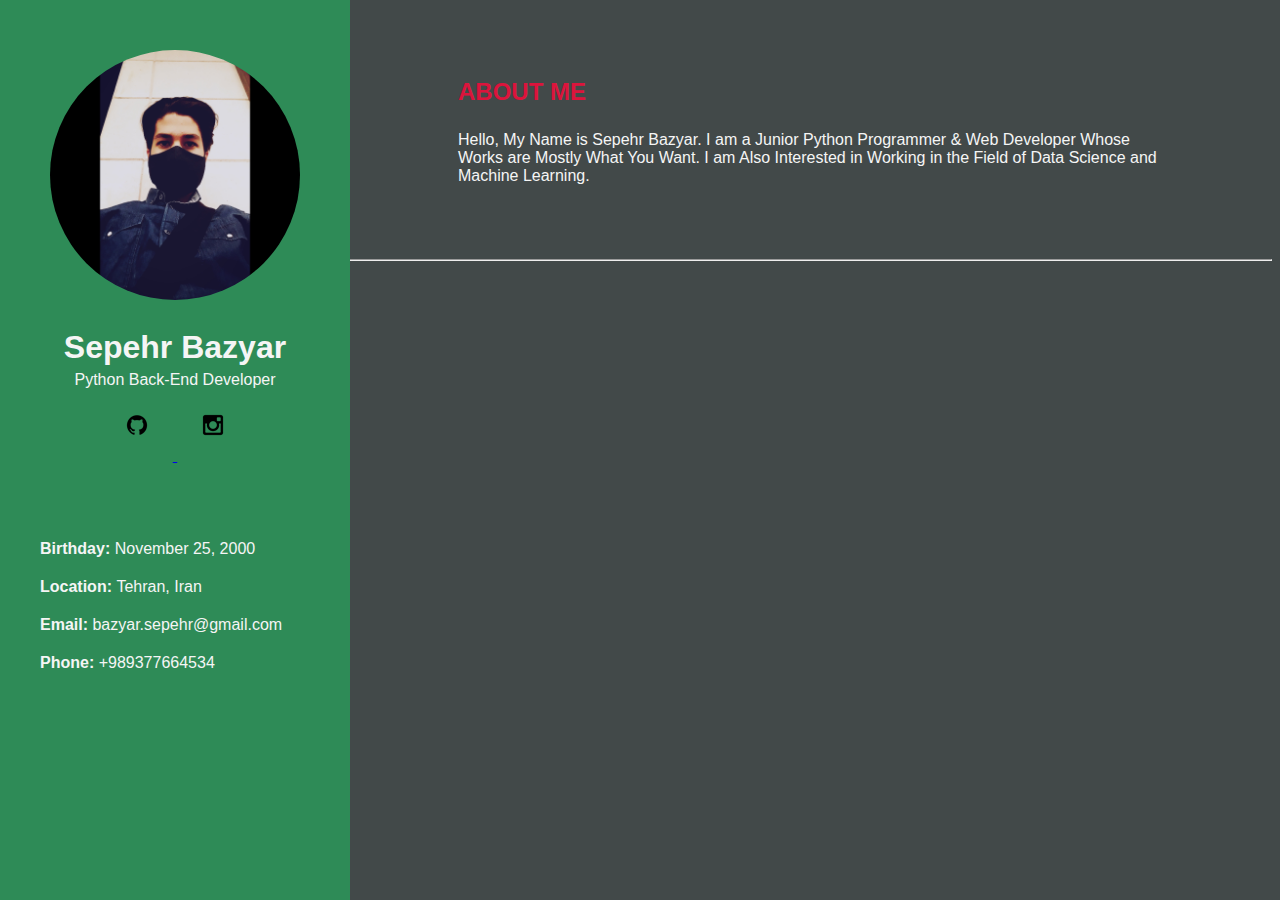
==== HW11/index.html @ fac3197e "EDUCATE Part and Skills Searching" ====
<!DOCTYPE html>
<html lang="en">
    <head>
        <meta charset="UTF-8">
        <link rel="stylesheet" href="style.css">
        <title>Sepehr Bazyar</title>
    </head>
    <body>
        <div class="fixed_sidebar">
            <img src="Me.jpg" alt="Sepehr Bazyar" style="border-radius: 50%;" width="100%">
            <h1 style="margin: 25px 0 5px;"><strong>Sepehr Bazyar</strong></h1>
            <span>Python Back-End Developer</span><br>
            <a href="https://github.com/SepehrBazyar" target="_blank">
                <img src="GitHub.ico" alt="GitHub" style="margin: 20px;">
            </a>
            <!-- <a href="https://quera.ir/profile/SepehrBazyar" target="_blank">
                <img src="Quera.ico" alt="Quera">
            </a> -->
            <a href="https://www.instagram.com/sepehrbazyar/" target="_blank">
                <img src="Instagram.ico" alt="Instagram" style="margin: 20px;">
            </a>
            <ul>
                <li><strong>Birthday: </strong> November 25, 2000</li>
                <li><strong>Location: </strong> Tehran, Iran</li>
                <li><strong>Email: </strong> bazyar.sepehr@gmail.com</li>
                <li><strong>Phone: </strong> +989377664534</li>
            </ul>
        </div>
        <div class="main">
            <h2><b>ABOUT ME</b></h2>
                <p>
                    Hello, My Name is Sepehr Bazyar.
                    I am a Junior Python Programmer & Web Developer
                    Whose Works are Mostly What You Want.
                    I am Also Interested in Working in the Field of
                    Data Science and Machine Learning.
                </p>
                
        </div>
        <hr>
        <div class="main">

        </div>
            <!-- <h2><b>EDUCATION</b></h2>
                <ul>
                    <li>
                        <h3>Kharazmi University
                            <a href="https://khu.ac.ir/" target="_blank">
                                <img src="Kharazmi.png" style="float: left;" width="32px" height="32px">
                            </a>
                        </h3>
                            <span>Industrial Engineers</span>
                            <p>Enrolled Since 2019 to Present<br>Average: 17.36</p>
                    </li>
                    <li>
                        <h3>Allameh Helli High School
                            <a href="https://helli.ir/portal/" target="_blank">
                                <img src="Sampad.svg" style="float: left;" width="32px" height="32px">
                            </a>
                        </h3>
                            <span>Mathematical Physics</span>
                            <p>Enrolled Since Sep.2013 to Jun.2019<br>Average: 19.21</p>
                    </li>
                </ul>
            <h2><b>CERTIFICATES</b></h2>
                <ul>
                    <li>
                        <h3>Maktab Sharif Coding Bootcamp
                            <a href="https://maktabsharif.ir/" target="_blank">
                                <img src="Maktab.webp" style="float: left;" width="32px" height="32px">
                            </a>
                        </h3>
                            <span>Python & Django Developer</span>
                            <p>Enrolled Since Mar.2021 to Present</p>
                    </li>
                </ul>
    </body>
</html> --> --> -->
---- HW11/style.css ----
body {
    background-color: #424949;
    font-family: 'Poppins', sans-serif;
}

div {
    color: #F5F5F5;
}

.fixed_sidebar {
    height: 100%; /* Full-height */
    width: 250px; /* Set the width of the sidebar */
    position: fixed; /* Fixed Sidebar(stay in place on scroll) */
    top: 0; /* Stay at the top */
    left: 0; /* Stay at the left */
    background-color: #2E8B57; /* Green */
    overflow: hidden;
    padding: 50px 50px 25px 50px;
    text-align: center;
}

.main {
    margin-left: 250px; /* Same as the width of the sidebar */
    padding: 50px 100px 50px 200px;
}

h2 {
    color: #DC143C;
    margin-bottom: 25px;
}

ul {
    list-style-type: none;
    margin: 75px 0 0 -50px;
    text-align: left;
}

li {
    margin: 20px 0 20px;
}
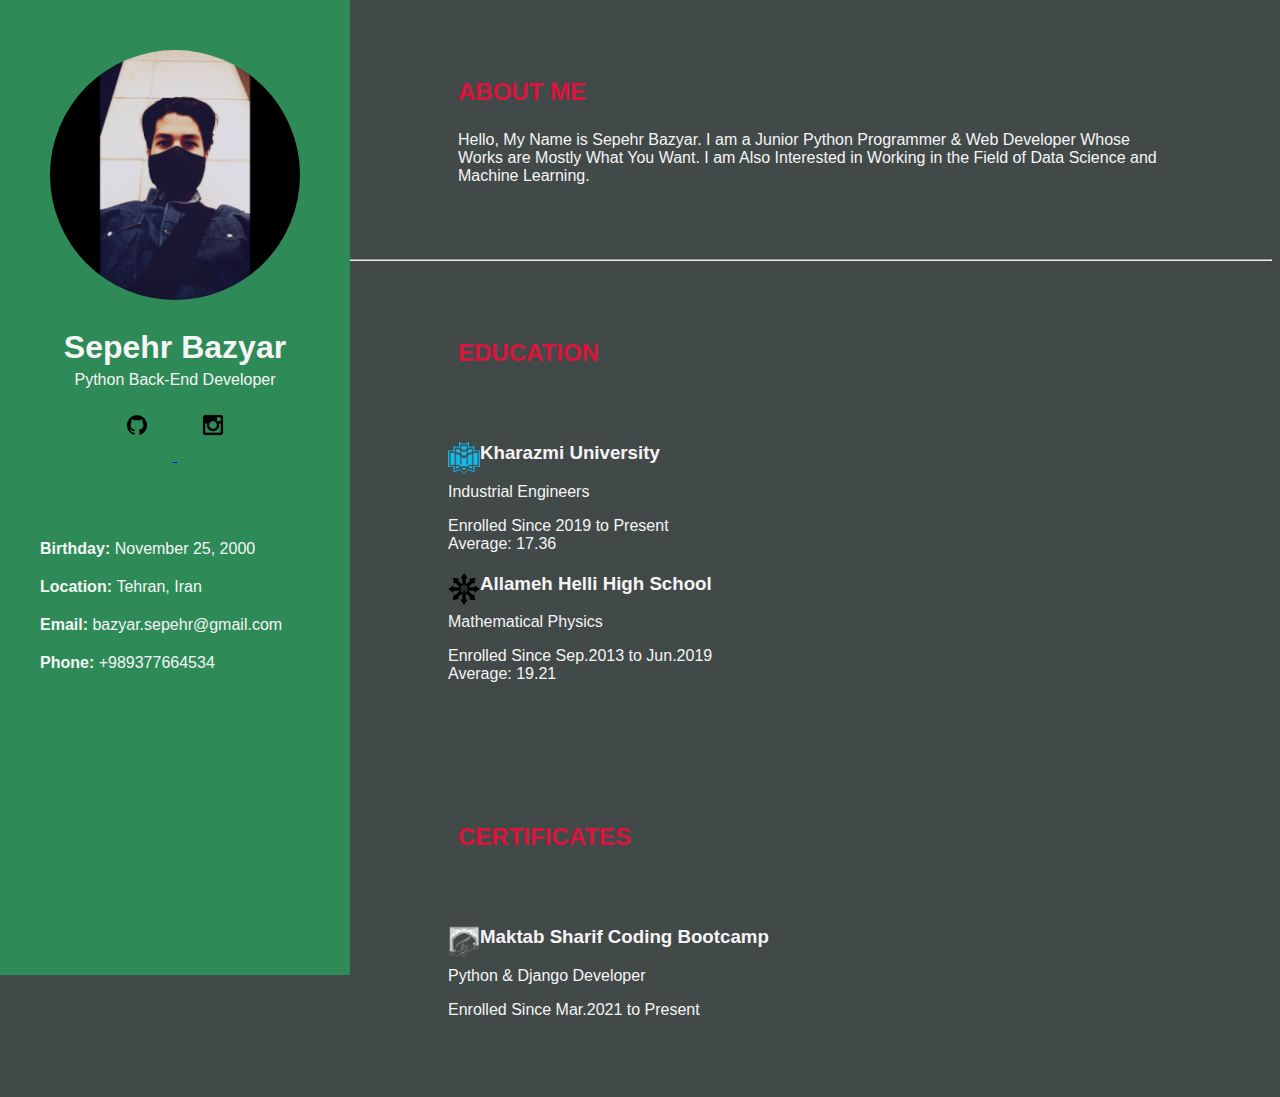
==== commit 5334ca4a: "add educate and certificats to main content page" ====
--- a/HW11/index.html
+++ b/HW11/index.html
@@ -39,9 +39,7 @@
         </div>
         <hr>
         <div class="main">
-
-        </div>
-            <!-- <h2><b>EDUCATION</b></h2>
+            <h2><b>EDUCATION</b></h2>
                 <ul>
                     <li>
                         <h3>Kharazmi University
@@ -62,6 +60,8 @@
                             <p>Enrolled Since Sep.2013 to Jun.2019<br>Average: 19.21</p>
                     </li>
                 </ul>
+        </div>
+        <div class="main">
             <h2><b>CERTIFICATES</b></h2>
                 <ul>
                     <li>
@@ -74,5 +74,6 @@
                             <p>Enrolled Since Mar.2021 to Present</p>
                     </li>
                 </ul>
+        </div>
     </body>
-</html> --> --> -->
+</html>
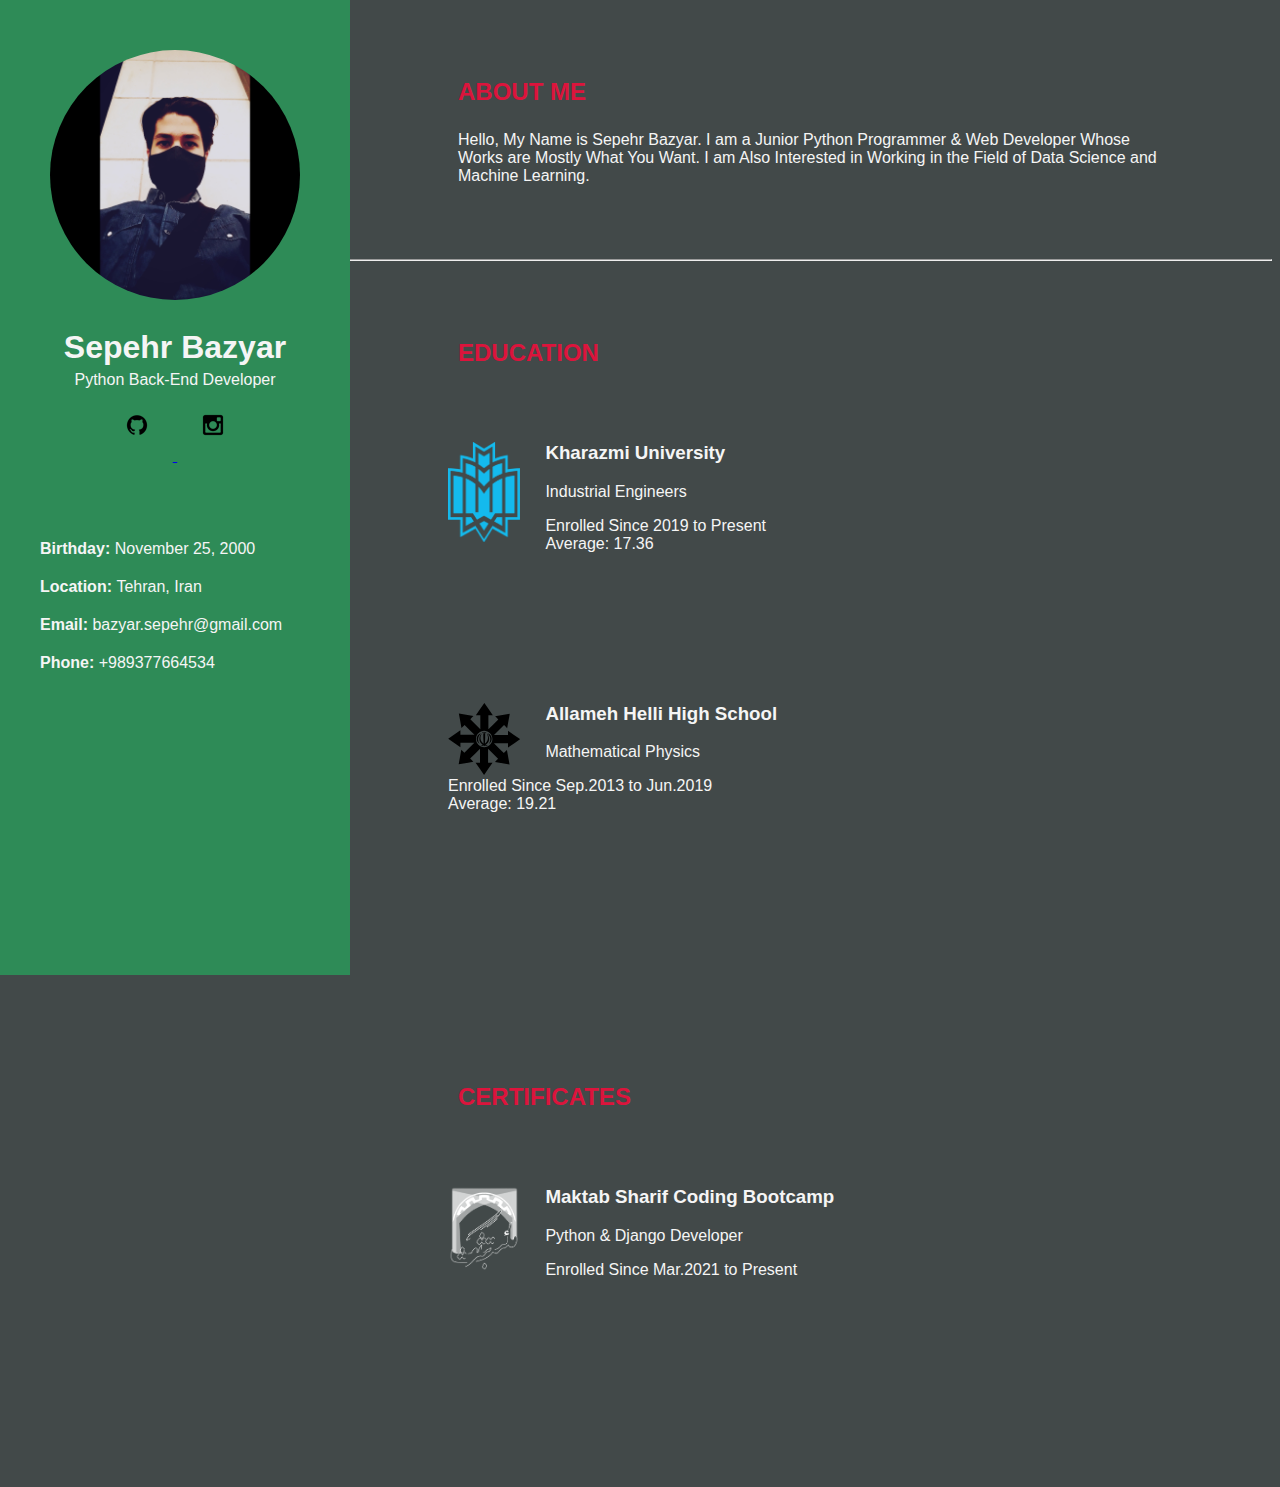
==== commit cbc449da: "fix the margin and padding and skills bar" ====
--- a/HW11/index.html
+++ b/HW11/index.html
@@ -41,19 +41,19 @@
         <div class="main">
             <h2><b>EDUCATION</b></h2>
                 <ul>
-                    <li>
+                    <li class="academic">
                         <h3>Kharazmi University
                             <a href="https://khu.ac.ir/" target="_blank">
-                                <img src="Kharazmi.png" style="float: left;" width="32px" height="32px">
+                                <img src="Kharazmi.png" class="icon">
                             </a>
                         </h3>
                             <span>Industrial Engineers</span>
                             <p>Enrolled Since 2019 to Present<br>Average: 17.36</p>
                     </li>
-                    <li>
+                    <li class="academic">
                         <h3>Allameh Helli High School
                             <a href="https://helli.ir/portal/" target="_blank">
-                                <img src="Sampad.svg" style="float: left;" width="32px" height="32px">
+                                <img src="Sampad.svg" class="icon">
                             </a>
                         </h3>
                             <span>Mathematical Physics</span>
@@ -64,10 +64,10 @@
         <div class="main">
             <h2><b>CERTIFICATES</b></h2>
                 <ul>
-                    <li>
+                    <li class="academic">
                         <h3>Maktab Sharif Coding Bootcamp
                             <a href="https://maktabsharif.ir/" target="_blank">
-                                <img src="Maktab.webp" style="float: left;" width="32px" height="32px">
+                                <img src="Maktab.webp" class="icon">
                             </a>
                         </h3>
                             <span>Python & Django Developer</span>
--- a/HW11/style.css
+++ b/HW11/style.css
@@ -38,3 +38,14 @@
 li {
     margin: 20px 0 20px;
 }
+
+.icon {
+    float: left;
+    width: 10%;
+    height: 10%;
+    margin-right: 25px;
+}
+
+.academic {
+    margin-bottom: 150px;
+}
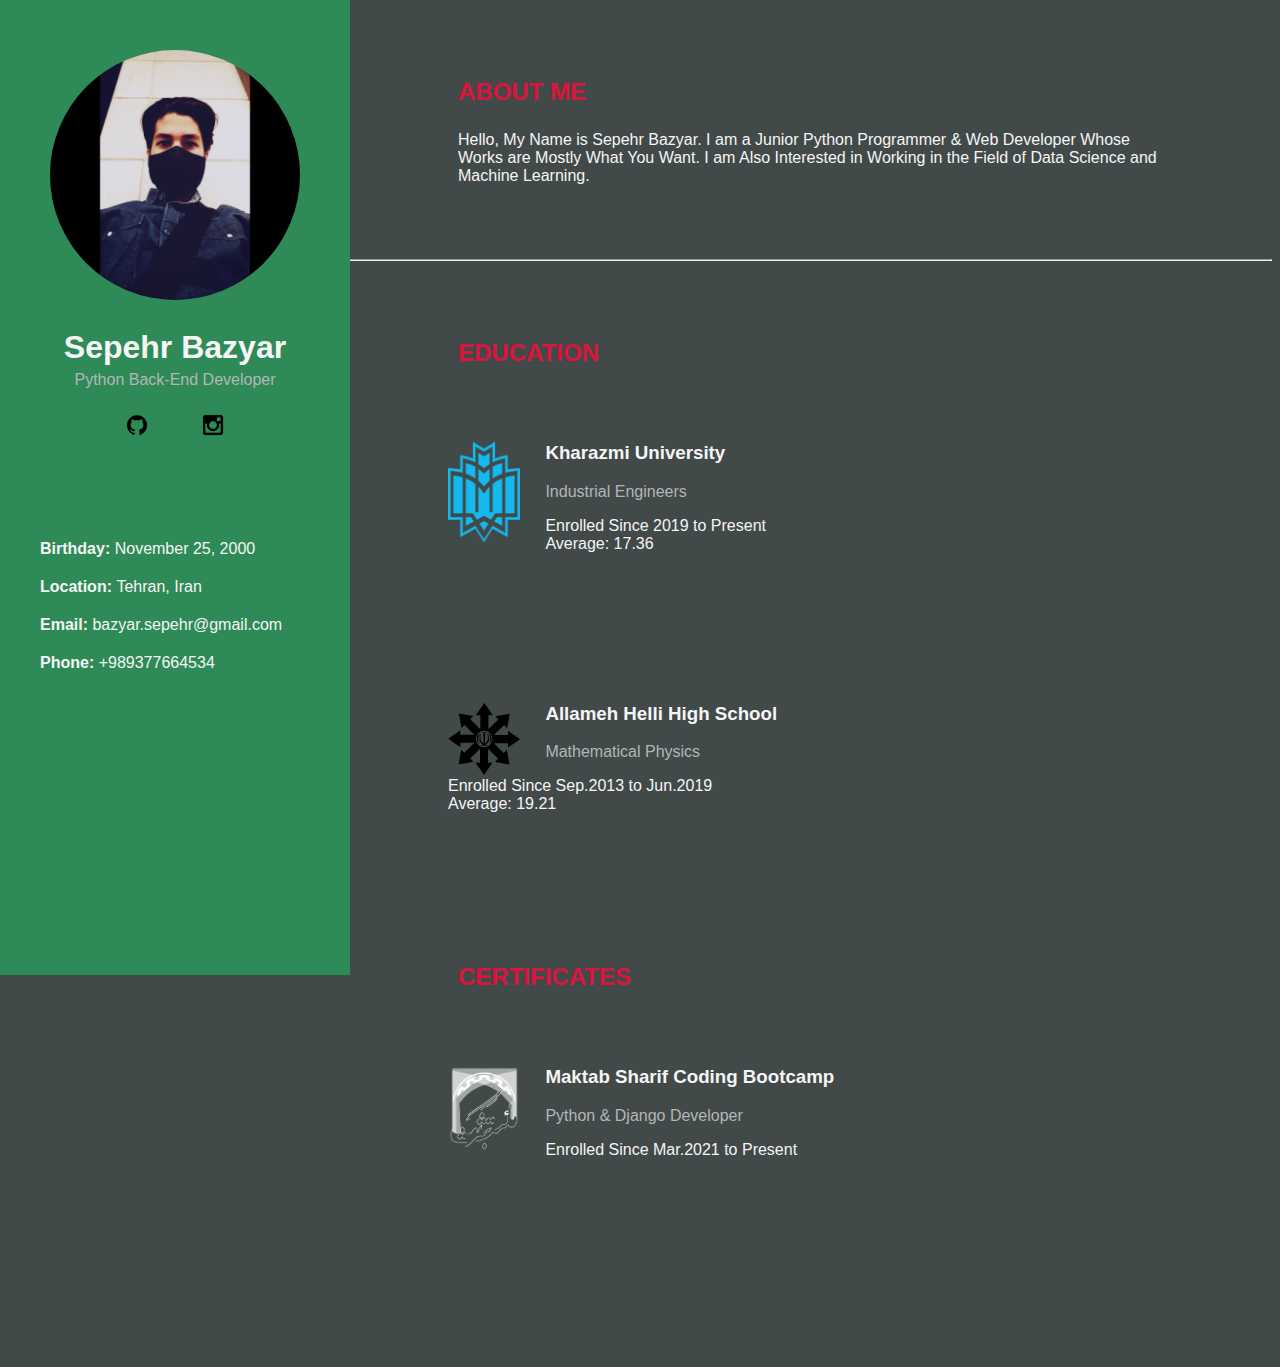
==== commit 48c42eb1: "just skills bar and relative margin and padding" ====
--- a/HW11/index.html
+++ b/HW11/index.html
@@ -60,8 +60,6 @@
                             <p>Enrolled Since Sep.2013 to Jun.2019<br>Average: 19.21</p>
                     </li>
                 </ul>
-        </div>
-        <div class="main">
             <h2><b>CERTIFICATES</b></h2>
                 <ul>
                     <li class="academic">
--- a/HW11/style.css
+++ b/HW11/style.css
@@ -11,6 +11,7 @@
     height: 100%; /* Full-height */
     width: 250px; /* Set the width of the sidebar */
     position: fixed; /* Fixed Sidebar(stay in place on scroll) */
+    z-index: 1; /* Stay on top */
     top: 0; /* Stay at the top */
     left: 0; /* Stay at the left */
     background-color: #2E8B57; /* Green */
@@ -49,3 +50,11 @@
 .academic {
     margin-bottom: 150px;
 }
+
+span {
+    color: #B3B6B7;
+}
+
+a {
+    text-decoration: none;
+}
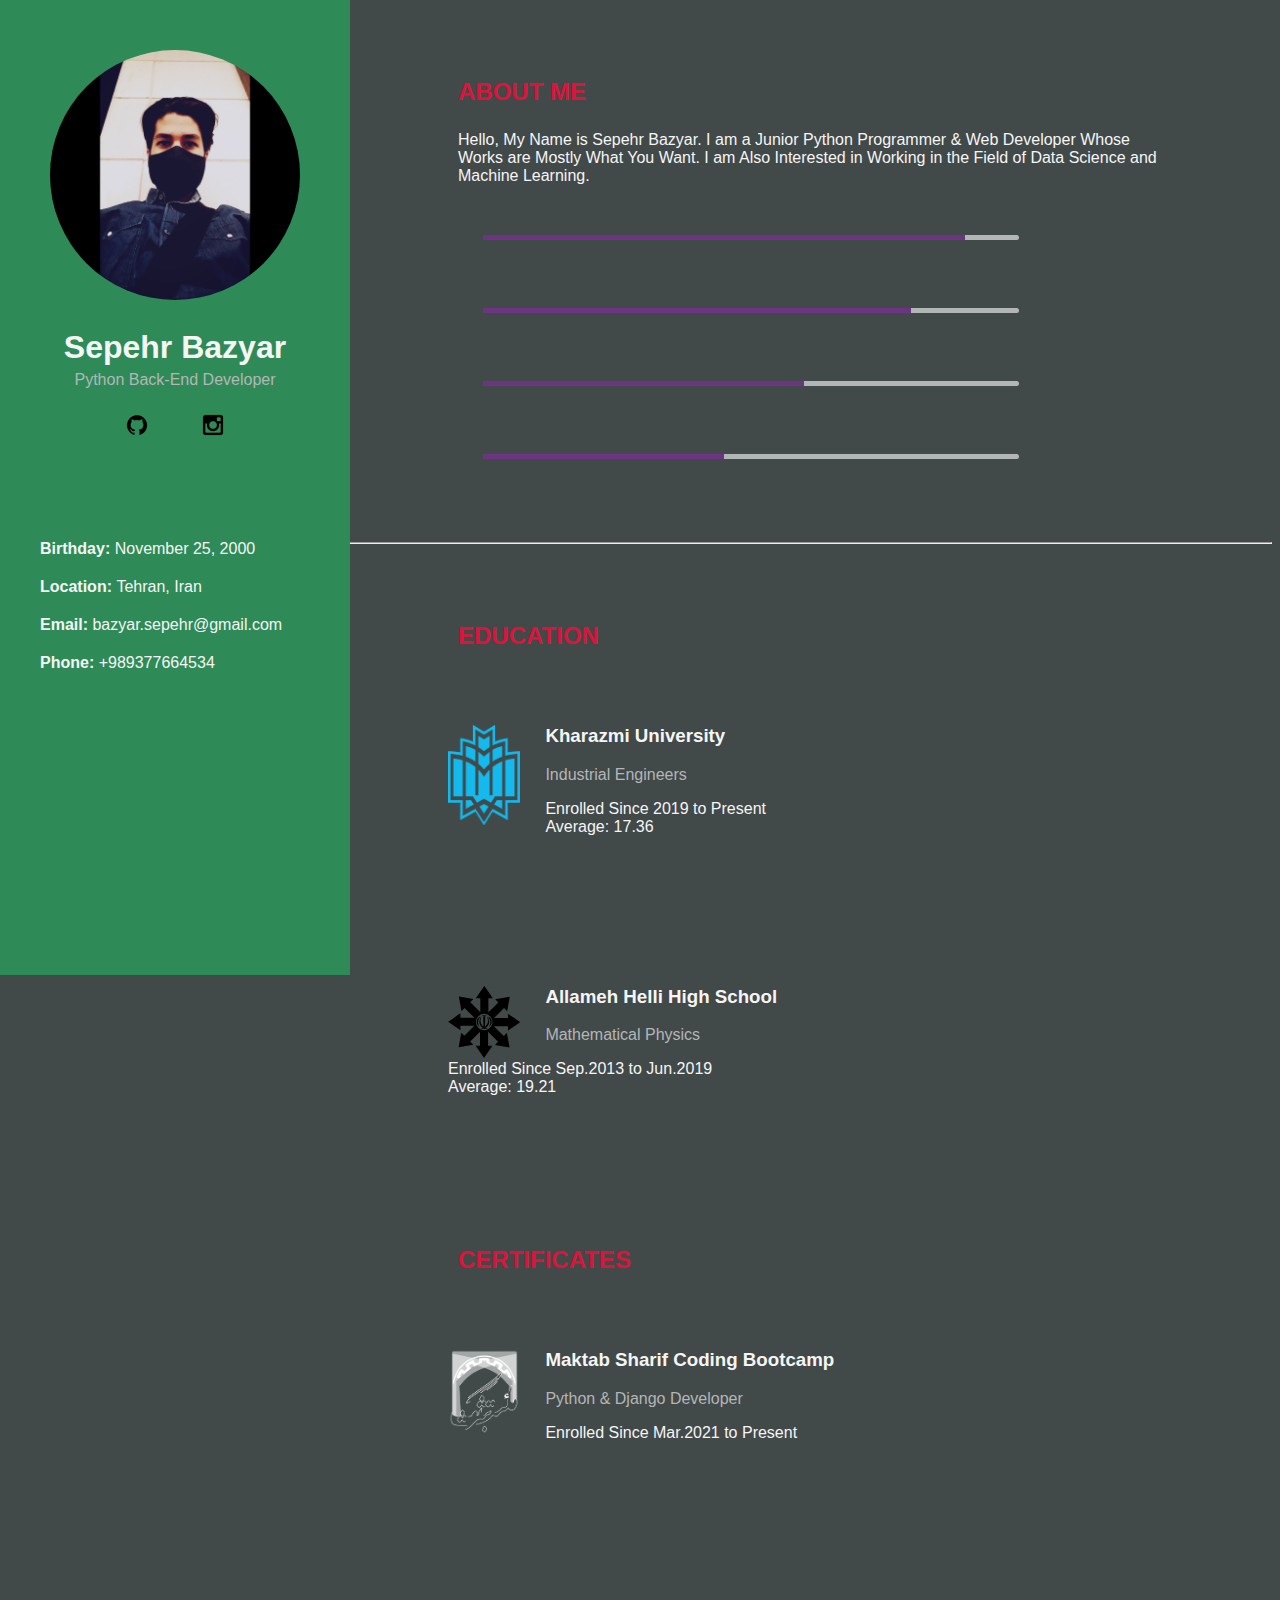
==== commit 1f87eba9: "create progess bar without text for detail" ====
--- a/HW11/index.html
+++ b/HW11/index.html
@@ -28,14 +28,25 @@
         </div>
         <div class="main">
             <h2><b>ABOUT ME</b></h2>
-                <p>
+                <p style="margin-bottom: 50px;">
                     Hello, My Name is Sepehr Bazyar.
                     I am a Junior Python Programmer & Web Developer
                     Whose Works are Mostly What You Want.
                     I am Also Interested in Working in the Field of
                     Data Science and Machine Learning.
                 </p>
-                
+            <div class="skills">
+                <div id="python"></div>
+            </div><br>
+            <div class="skills">
+                <div id="git"></div>
+            </div><br>
+            <div class="skills">
+                <div id="sql"></div>
+            </div><br>
+            <div class="skills">
+                <div id="front"></div>
+            </div>
         </div>
         <hr>
         <div class="main">
--- a/HW11/style.css
+++ b/HW11/style.css
@@ -58,3 +58,34 @@
 a {
     text-decoration: none;
 }
+
+.skills {
+    width: 75%;
+    background-color: #B3B6B7;
+    border-radius: 15px;
+    margin: 25px;
+}
+  
+#python {
+    width: 90%;
+    height: 5px;
+    background-color: #6C3483;
+}
+
+#git {
+    width: 80%;
+    height: 5px;
+    background-color: #6C3483;
+}
+
+#sql {
+    width: 60%;
+    height: 5px;
+    background-color: #6C3483;
+}
+
+#front {
+    width: 45%;
+    height: 5px;
+    background-color: #6C3483;
+}
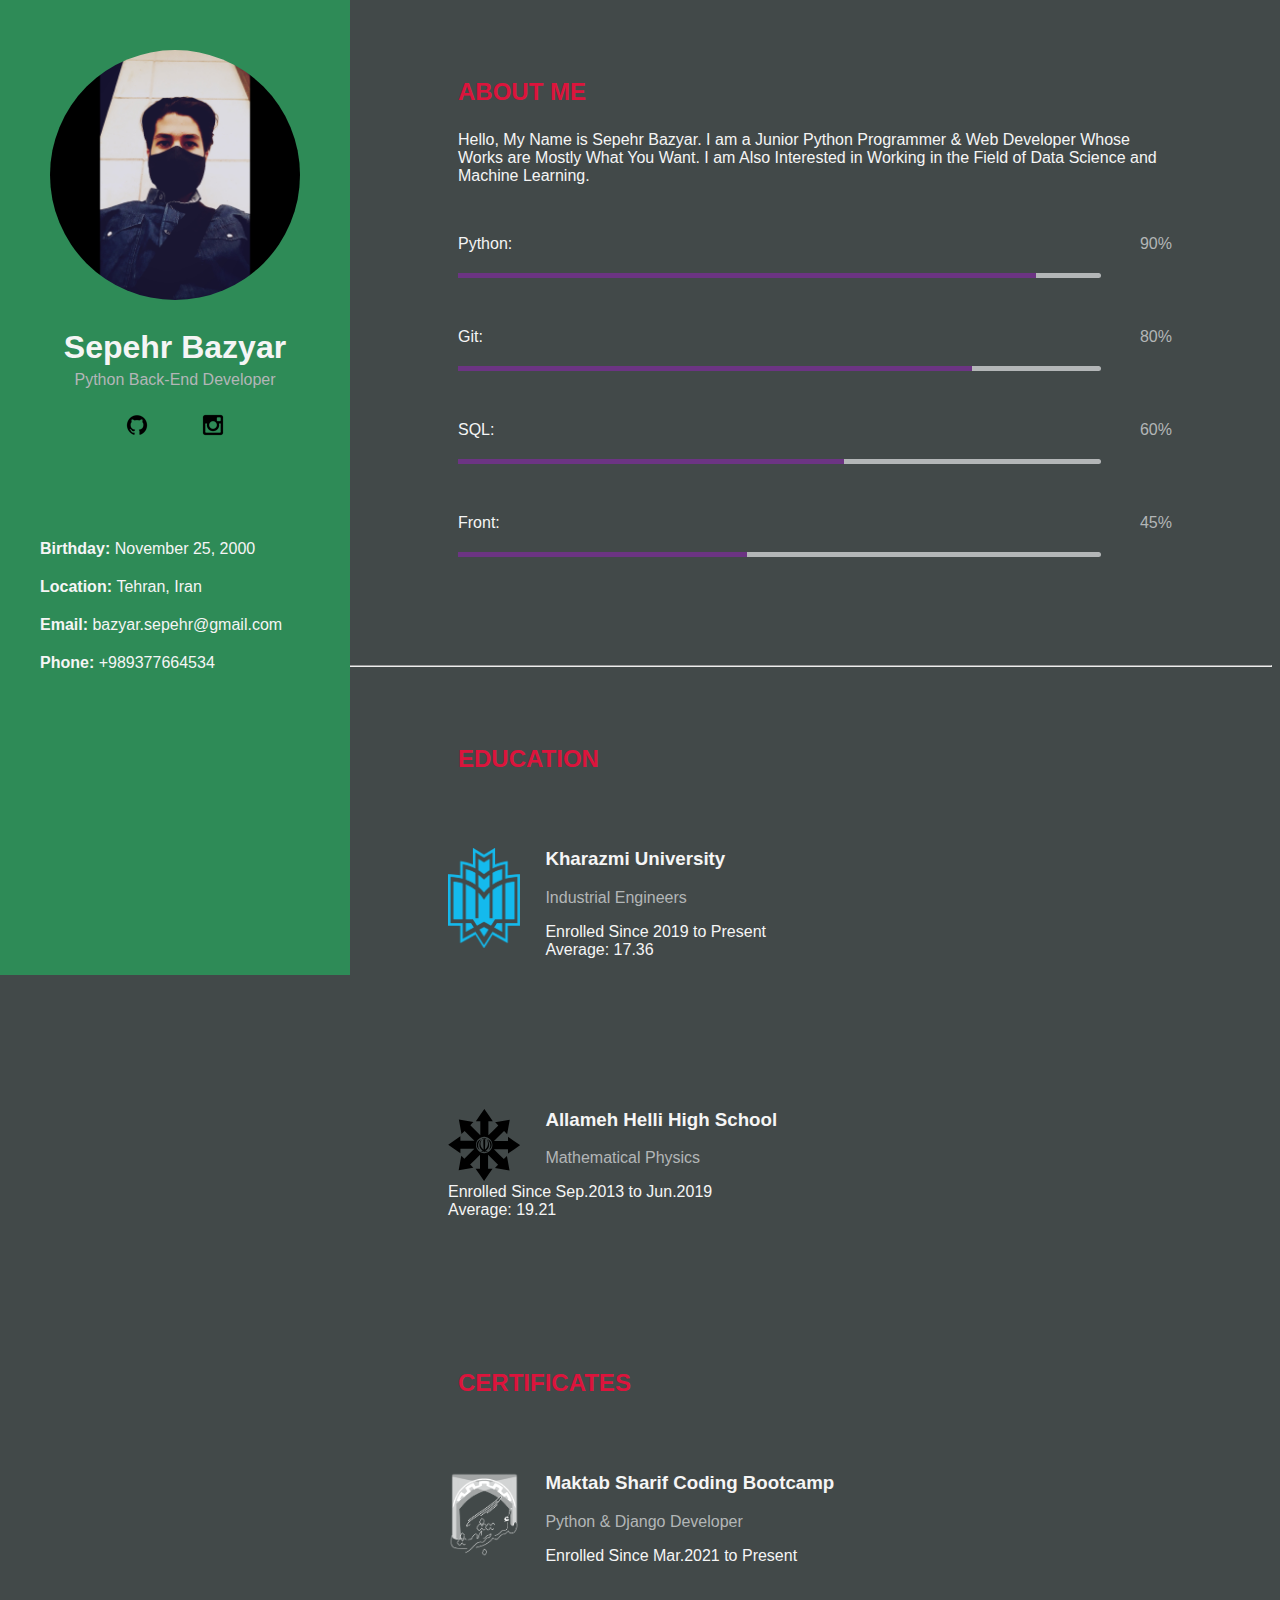
==== commit a52bc6c9: "just download button yet for finish" ====
--- a/HW11/index.html
+++ b/HW11/index.html
@@ -35,15 +35,19 @@
                     I am Also Interested in Working in the Field of
                     Data Science and Machine Learning.
                 </p>
+            <p>Python:<span style="float: right;">90%</span></p>
             <div class="skills">
                 <div id="python"></div>
-            </div><br>
+            </div>
+            <p>Git:<span style="float: right;">80%</span></p>
             <div class="skills">
                 <div id="git"></div>
-            </div><br>
+            </div>
+            <p>SQL:<span style="float: right;">60%</span></p>
             <div class="skills">
                 <div id="sql"></div>
-            </div><br>
+            </div>
+            <p>Front:<span style="float: right;">45%</span></p>
             <div class="skills">
                 <div id="front"></div>
             </div>
--- a/HW11/style.css
+++ b/HW11/style.css
@@ -60,10 +60,10 @@
 }
 
 .skills {
-    width: 75%;
+    width: 90%;
     background-color: #B3B6B7;
     border-radius: 15px;
-    margin: 25px;
+    margin: 20px 0 50px 0;
 }
   
 #python {
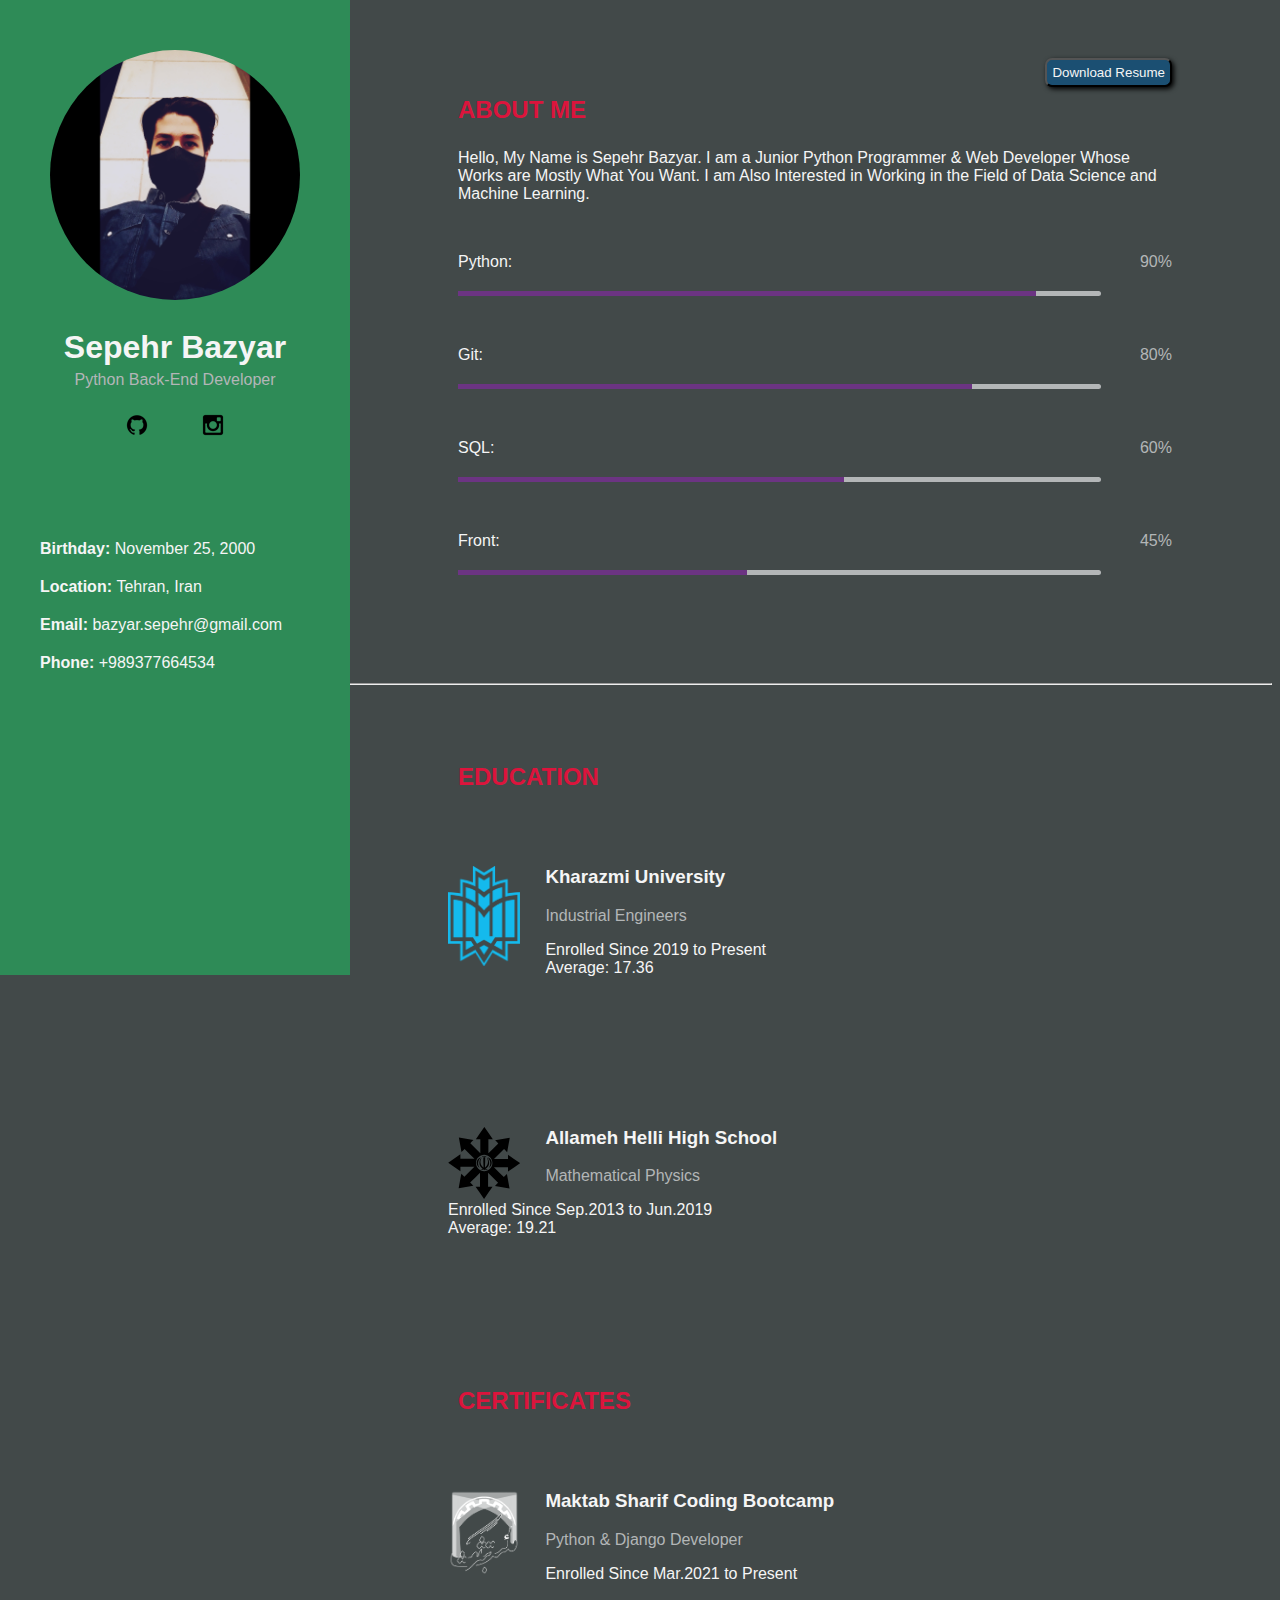
==== commit 367ddcb4: "just fix bug for tooltip buttom of the button" ====
--- a/HW11/index.html
+++ b/HW11/index.html
@@ -27,6 +27,11 @@
             </ul>
         </div>
         <div class="main">
+            <div class="tooltip">
+                <input type="button" value="Download Resume">
+                <span class="tooltiptext">Download</span>
+            </div>
+            <br>
             <h2><b>ABOUT ME</b></h2>
                 <p style="margin-bottom: 50px;">
                     Hello, My Name is Sepehr Bazyar.
@@ -43,11 +48,11 @@
             <div class="skills">
                 <div id="git"></div>
             </div>
-            <p>SQL:<span style="float: right;">60%</span></p>
+            <p title="PostgreSQL">SQL:<span style="float: right;">60%</span></p>
             <div class="skills">
                 <div id="sql"></div>
             </div>
-            <p>Front:<span style="float: right;">45%</span></p>
+            <p title="HTML & CSS">Front:<span style="float: right;">45%</span></p>
             <div class="skills">
                 <div id="front"></div>
             </div>
--- a/HW11/style.css
+++ b/HW11/style.css
@@ -89,3 +89,47 @@
     height: 5px;
     background-color: #6C3483;
 }
+
+input {
+    float: right;
+    color: #F5F5F5;
+    background-color: #1B4F72;
+    border-radius: 7px;
+    padding: 5px;
+    box-shadow: #000000 2px 2px 5px;
+}
+
+.tooltip {
+    position: relative;
+    border-bottom: 1px none #000000;
+    float: right;
+}
+
+.tooltip .tooltiptext {
+    visibility: hidden;
+    width: 120px;
+    background-color: #000000;
+    color: #F5F5F5;
+    text-align: center;
+    padding: 5px 0;
+    border-radius: 6px;
+   
+    /* Position the tooltip text - see examples below! */
+    position: absolute;
+    z-index: 1;
+}
+
+.tooltip .tooltiptext::after {
+    content: " ";
+    position: absolute;
+    bottom: 100%;  /* At the top of the tooltip */
+    left: 50%;
+    margin-left: -5px;
+    border-width: 5px;
+    border-style: solid;
+    border-color: transparent transparent #000000 transparent;
+}
+
+.tooltip:hover .tooltiptext {
+    visibility: visible;
+}
